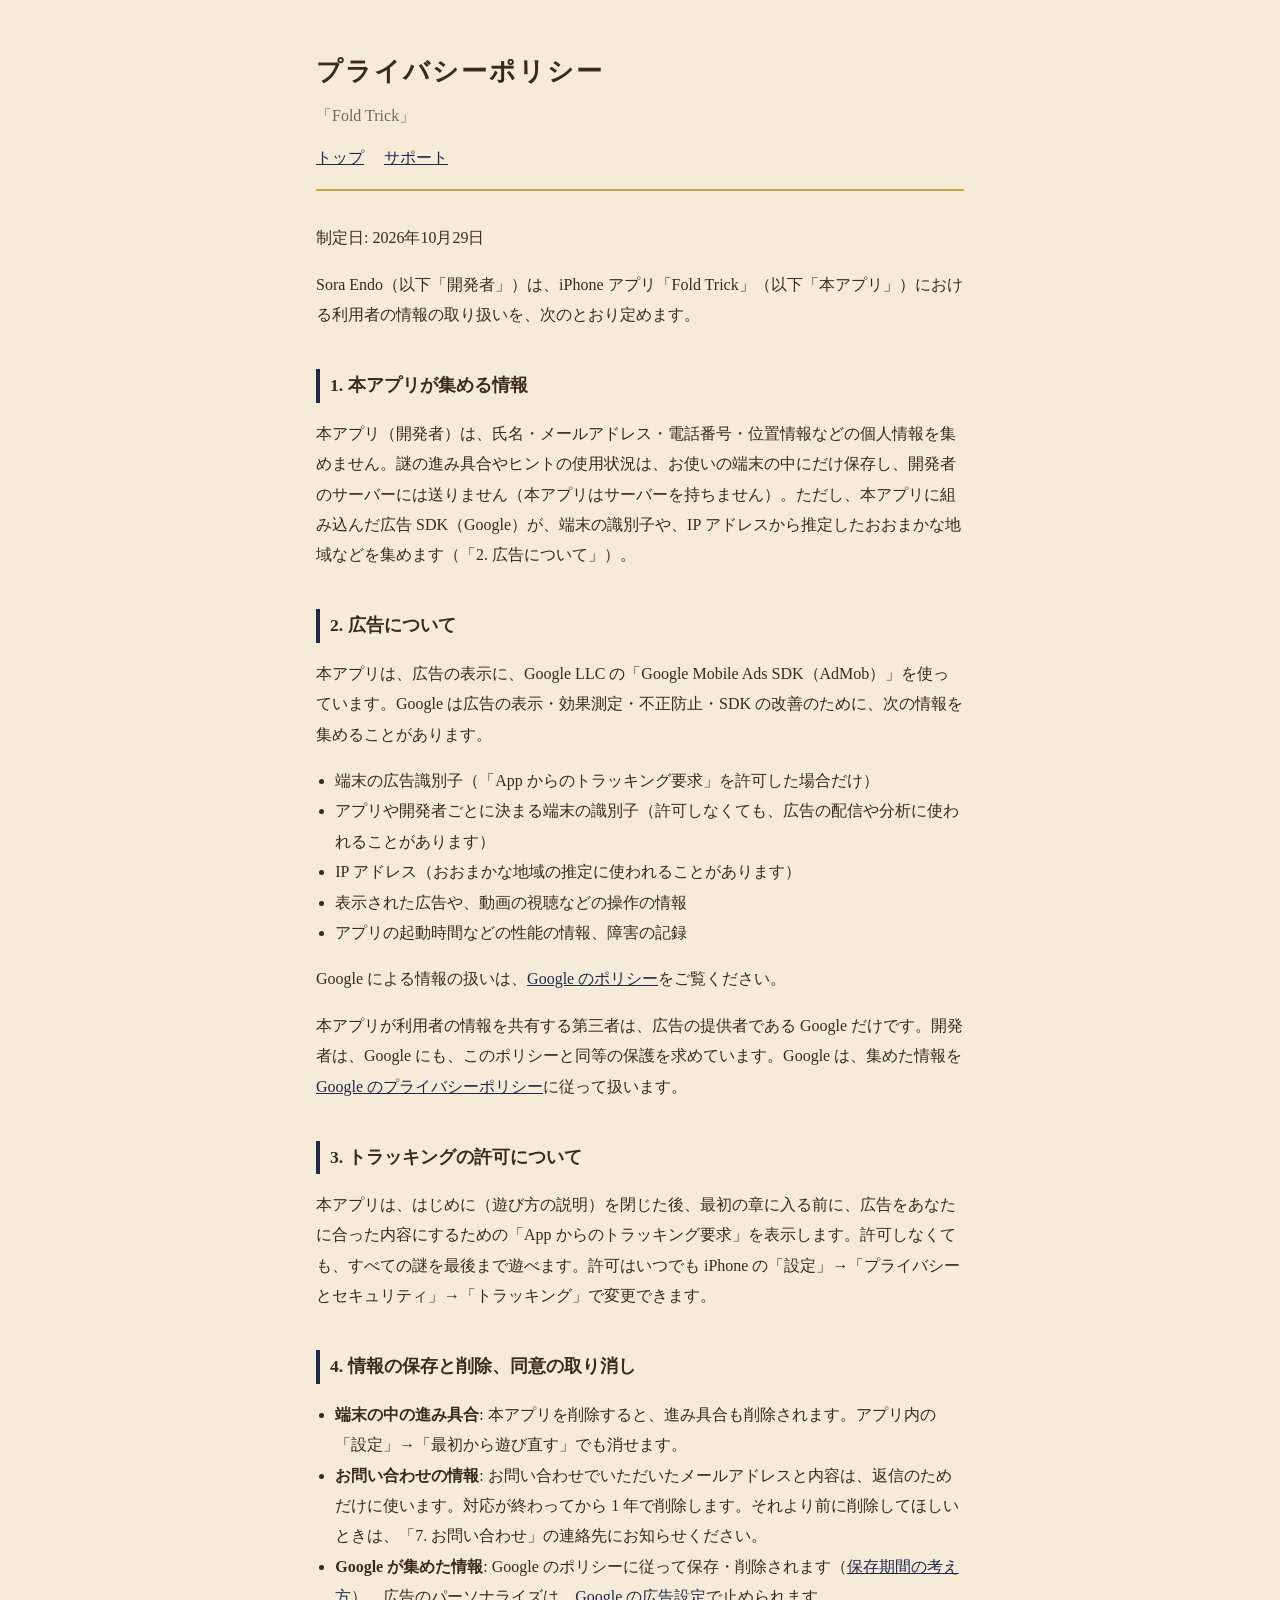
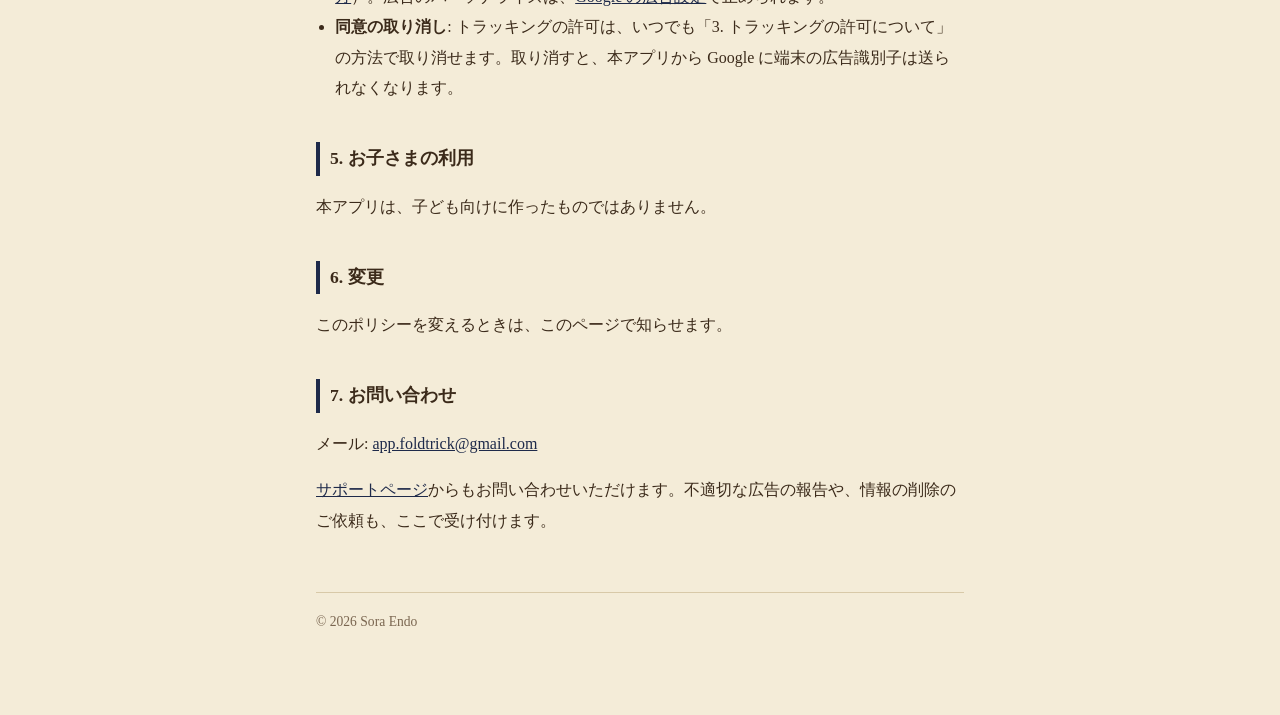
==== privacy.html @ 76c3cb95 "Fold Trick の公開用ページ（サポート・プライバシーポリシー・app-ads.txt）" ====
<!doctype html>
<html lang="ja">
<head>
<meta charset="utf-8">
<meta name="viewport" content="width=device-width, initial-scale=1">
<title>プライバシーポリシー — Fold Trick</title>
<link rel="stylesheet" href="style.css">
</head>
<body>
<main>
  <header>
    <h1>プライバシーポリシー</h1>
    <p class="sub">「Fold Trick」</p>
    <nav>
      <a href="index.html">トップ</a>
      <a href="support.html">サポート</a>
    </nav>
  </header>

  <p>制定日: 2026年10月29日</p>
  <p>Sora Endo（以下「開発者」）は、iPhone アプリ「Fold Trick」（以下「本アプリ」）における利用者の情報の取り扱いを、次のとおり定めます。</p>

  <h2>1. 本アプリが集める情報</h2>
  <p>本アプリ（開発者）は、氏名・メールアドレス・電話番号・位置情報などの個人情報を集めません。謎の進み具合やヒントの使用状況は、お使いの端末の中にだけ保存し、開発者のサーバーには送りません（本アプリはサーバーを持ちません）。ただし、本アプリに組み込んだ広告 SDK（Google）が、端末の識別子や、IP アドレスから推定したおおまかな地域などを集めます（「2. 広告について」）。</p>

  <h2>2. 広告について</h2>
  <p>本アプリは、広告の表示に、Google LLC の「Google Mobile Ads SDK（AdMob）」を使っています。Google は広告の表示・効果測定・不正防止・SDK の改善のために、次の情報を集めることがあります。</p>
  <ul>
    <li>端末の広告識別子（「App からのトラッキング要求」を許可した場合だけ）</li>
    <li>アプリや開発者ごとに決まる端末の識別子（許可しなくても、広告の配信や分析に使われることがあります）</li>
    <li>IP アドレス（おおまかな地域の推定に使われることがあります）</li>
    <li>表示された広告や、動画の視聴などの操作の情報</li>
    <li>アプリの起動時間などの性能の情報、障害の記録</li>
  </ul>
  <p>Google による情報の扱いは、<a href="https://policies.google.com/technologies/partner-sites">Google のポリシー</a>をご覧ください。</p>
  <p>本アプリが利用者の情報を共有する第三者は、広告の提供者である Google だけです。開発者は、Google にも、このポリシーと同等の保護を求めています。Google は、集めた情報を <a href="https://policies.google.com/privacy">Google のプライバシーポリシー</a>に従って扱います。</p>

  <h2>3. トラッキングの許可について</h2>
  <p>本アプリは、はじめに（遊び方の説明）を閉じた後、最初の章に入る前に、広告をあなたに合った内容にするための「App からのトラッキング要求」を表示します。許可しなくても、すべての謎を最後まで遊べます。許可はいつでも iPhone の「設定」→「プライバシーとセキュリティ」→「トラッキング」で変更できます。</p>

  <h2>4. 情報の保存と削除、同意の取り消し</h2>
  <ul>
    <li><strong>端末の中の進み具合</strong>: 本アプリを削除すると、進み具合も削除されます。アプリ内の「設定」→「最初から遊び直す」でも消せます。</li>
    <li><strong>お問い合わせの情報</strong>: お問い合わせでいただいたメールアドレスと内容は、返信のためだけに使います。対応が終わってから 1 年で削除します。それより前に削除してほしいときは、「7. お問い合わせ」の連絡先にお知らせください。</li>
    <li><strong>Google が集めた情報</strong>: Google のポリシーに従って保存・削除されます（<a href="https://policies.google.com/technologies/retention">保存期間の考え方</a>）。広告のパーソナライズは、<a href="https://adssettings.google.com">Google の広告設定</a>で止められます。</li>
    <li><strong>同意の取り消し</strong>: トラッキングの許可は、いつでも「3. トラッキングの許可について」の方法で取り消せます。取り消すと、本アプリから Google に端末の広告識別子は送られなくなります。</li>
  </ul>

  <h2>5. お子さまの利用</h2>
  <p>本アプリは、子ども向けに作ったものではありません。</p>

  <h2>6. 変更</h2>
  <p>このポリシーを変えるときは、このページで知らせます。</p>

  <h2>7. お問い合わせ</h2>
  <p>メール: <a href="mailto:app.foldtrick@gmail.com">app.foldtrick@gmail.com</a></p>
  <p><a href="support.html">サポートページ</a>からもお問い合わせいただけます。不適切な広告の報告や、情報の削除のご依頼も、ここで受け付けます。</p>

  <footer>© 2026 Sora Endo</footer>
</main>
</body>
</html>
---- style.css ----
:root {
  --paper: #f4ecd8;
  --ink: #3b2a1a;
  --muted: #7a6650;
  --rule: #d8c9a8;
  --accent: #1e2a4a;
  --gold: #c8a24a;
}
@media (prefers-color-scheme: dark) {
  :root {
    --paper: #1e1a16;
    --ink: #eadfc8;
    --muted: #b3a284;
    --rule: #4a3f33;
    --accent: #c8a24a;
    --gold: #c8a24a;
  }
}
* { box-sizing: border-box; }
body {
  margin: 0;
  background: var(--paper);
  color: var(--ink);
  font-family: "Hiragino Mincho ProN", "Yu Mincho", "Noto Serif JP", serif;
  line-height: 1.9;
}
main { max-width: 680px; margin: 0 auto; padding: 48px 16px 80px; }
header { border-bottom: 2px solid var(--gold); padding-bottom: 16px; margin-bottom: 32px; }
h1 { font-size: 1.6rem; margin: 0; letter-spacing: 0.08em; }
.sub { color: var(--muted); margin: 4px 0 0; }
h2 { font-size: 1.1rem; margin: 2.2em 0 0.6em; padding-left: 10px; border-left: 4px solid var(--accent); }
a { color: var(--accent); }
ul { padding-left: 1.2em; }
dt { font-weight: bold; margin-top: 1.2em; }
dd { margin: 0.2em 0 0; }
dd p { margin: 0 0 0.4em; }
dd ul { margin: 0 0 0.4em; }
nav { display: flex; gap: 20px; flex-wrap: wrap; margin-top: 12px; }
footer { margin-top: 56px; padding-top: 16px; border-top: 1px solid var(--rule); color: var(--muted); font-size: 0.85rem; }
.placeholder { background: #f6d860; color: #3b2a1a; padding: 0 4px; }
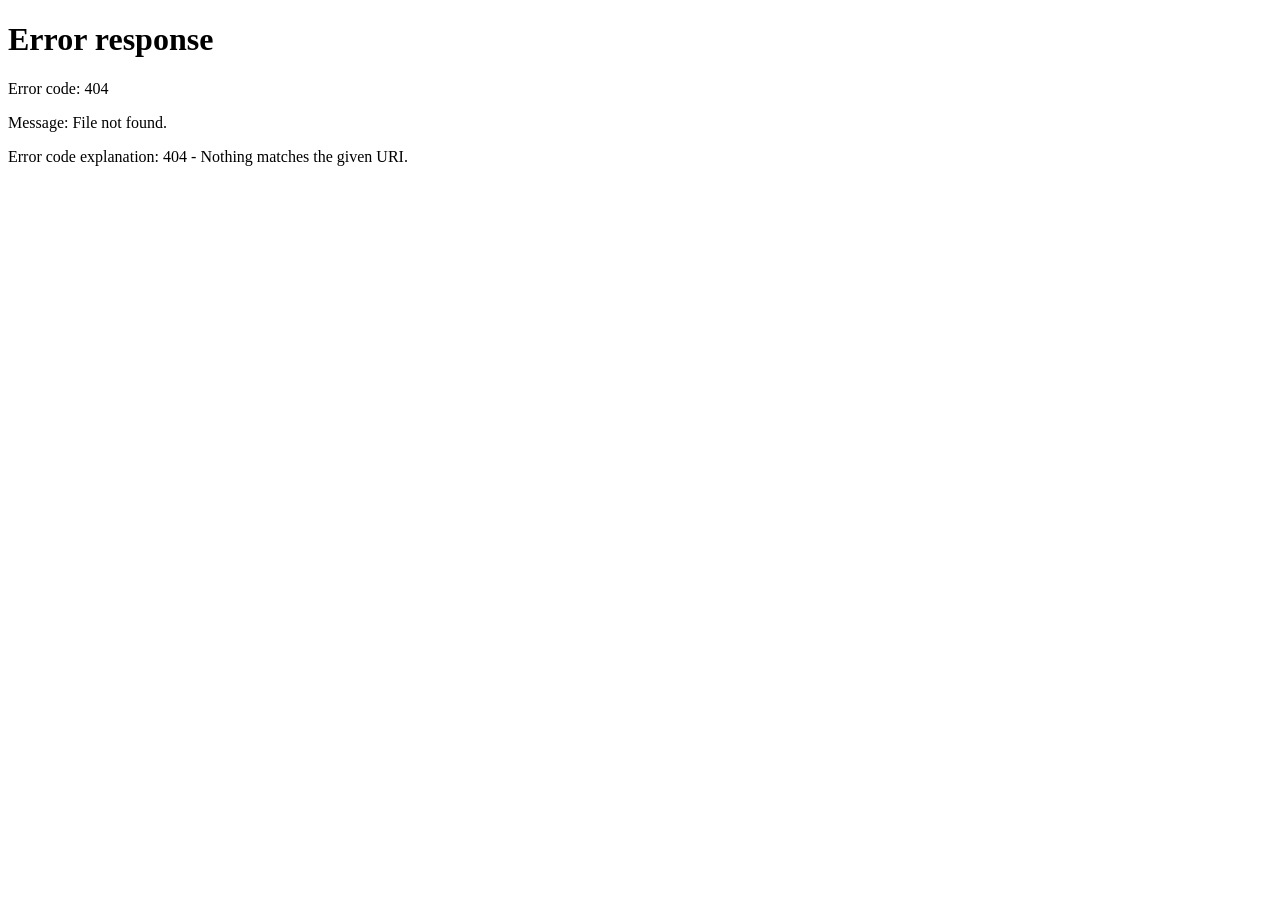
==== commit b3548803: "作り手のアプリ一覧に。Fold Trick のページは /foldtrick/ へ（今の URL は転送）" ====
--- a/privacy.html
+++ b/privacy.html
@@ -3,60 +3,21 @@
 <head>
 <meta charset="utf-8">
 <meta name="viewport" content="width=device-width, initial-scale=1">
-<title>プライバシーポリシー — Fold Trick</title>
-<link rel="stylesheet" href="style.css">
+<title>プライバシーポリシー（移動しました） — Fold Trick</title>
+<!-- このページは /foldtrick/privacy.html へ移りました。App Store とアプリに入れた古い URL のための転送です。消さないでください。 -->
+<link rel="canonical" href="https://sora-endo-0912.github.io/foldtrick/privacy.html">
+<script>location.replace("/foldtrick/privacy.html" + location.search + location.hash);</script>
+<meta http-equiv="refresh" content="0; url=/foldtrick/privacy.html">
+<meta name="description" content="「Fold Trick」のプライバシーポリシーは /foldtrick/privacy.html に移りました。">
+<meta name="color-scheme" content="light dark">
+<link rel="icon" href="/foldtrick/img/icon.svg" type="image/svg+xml">
+<link rel="stylesheet" href="/style.css">
 </head>
 <body>
-<main>
-  <header>
-    <h1>プライバシーポリシー</h1>
-    <p class="sub">「Fold Trick」</p>
-    <nav>
-      <a href="index.html">トップ</a>
-      <a href="support.html">サポート</a>
-    </nav>
-  </header>
-
-  <p>制定日: 2026年10月29日</p>
-  <p>Sora Endo（以下「開発者」）は、iPhone アプリ「Fold Trick」（以下「本アプリ」）における利用者の情報の取り扱いを、次のとおり定めます。</p>
-
-  <h2>1. 本アプリが集める情報</h2>
-  <p>本アプリ（開発者）は、氏名・メールアドレス・電話番号・位置情報などの個人情報を集めません。謎の進み具合やヒントの使用状況は、お使いの端末の中にだけ保存し、開発者のサーバーには送りません（本アプリはサーバーを持ちません）。ただし、本アプリに組み込んだ広告 SDK（Google）が、端末の識別子や、IP アドレスから推定したおおまかな地域などを集めます（「2. 広告について」）。</p>
-
-  <h2>2. 広告について</h2>
-  <p>本アプリは、広告の表示に、Google LLC の「Google Mobile Ads SDK（AdMob）」を使っています。Google は広告の表示・効果測定・不正防止・SDK の改善のために、次の情報を集めることがあります。</p>
-  <ul>
-    <li>端末の広告識別子（「App からのトラッキング要求」を許可した場合だけ）</li>
-    <li>アプリや開発者ごとに決まる端末の識別子（許可しなくても、広告の配信や分析に使われることがあります）</li>
-    <li>IP アドレス（おおまかな地域の推定に使われることがあります）</li>
-    <li>表示された広告や、動画の視聴などの操作の情報</li>
-    <li>アプリの起動時間などの性能の情報、障害の記録</li>
-  </ul>
-  <p>Google による情報の扱いは、<a href="https://policies.google.com/technologies/partner-sites">Google のポリシー</a>をご覧ください。</p>
-  <p>本アプリが利用者の情報を共有する第三者は、広告の提供者である Google だけです。開発者は、Google にも、このポリシーと同等の保護を求めています。Google は、集めた情報を <a href="https://policies.google.com/privacy">Google のプライバシーポリシー</a>に従って扱います。</p>
-
-  <h2>3. トラッキングの許可について</h2>
-  <p>本アプリは、はじめに（遊び方の説明）を閉じた後、最初の章に入る前に、広告をあなたに合った内容にするための「App からのトラッキング要求」を表示します。許可しなくても、すべての謎を最後まで遊べます。許可はいつでも iPhone の「設定」→「プライバシーとセキュリティ」→「トラッキング」で変更できます。</p>
-
-  <h2>4. 情報の保存と削除、同意の取り消し</h2>
-  <ul>
-    <li><strong>端末の中の進み具合</strong>: 本アプリを削除すると、進み具合も削除されます。アプリ内の「設定」→「最初から遊び直す」でも消せます。</li>
-    <li><strong>お問い合わせの情報</strong>: お問い合わせでいただいたメールアドレスと内容は、返信のためだけに使います。対応が終わってから 1 年で削除します。それより前に削除してほしいときは、「7. お問い合わせ」の連絡先にお知らせください。</li>
-    <li><strong>Google が集めた情報</strong>: Google のポリシーに従って保存・削除されます（<a href="https://policies.google.com/technologies/retention">保存期間の考え方</a>）。広告のパーソナライズは、<a href="https://adssettings.google.com">Google の広告設定</a>で止められます。</li>
-    <li><strong>同意の取り消し</strong>: トラッキングの許可は、いつでも「3. トラッキングの許可について」の方法で取り消せます。取り消すと、本アプリから Google に端末の広告識別子は送られなくなります。</li>
-  </ul>
-
-  <h2>5. お子さまの利用</h2>
-  <p>本アプリは、子ども向けに作ったものではありません。</p>
-
-  <h2>6. 変更</h2>
-  <p>このポリシーを変えるときは、このページで知らせます。</p>
-
-  <h2>7. お問い合わせ</h2>
-  <p>メール: <a href="mailto:app.foldtrick@gmail.com">app.foldtrick@gmail.com</a></p>
-  <p><a href="support.html">サポートページ</a>からもお問い合わせいただけます。不適切な広告の報告や、情報の削除のご依頼も、ここで受け付けます。</p>
-
-  <footer>© 2026 Sora Endo</footer>
+<main class="wrap moved">
+  <h1>このページは移動しました</h1>
+  <p>「Fold Trick」のプライバシーポリシーは、<span class="nb">新しいページにあります。</span></p>
+  <a class="btn" href="/foldtrick/privacy.html"><svg viewBox="0 0 24 24" aria-hidden="true"><path d="M5 12 L18 12 M13 7 L18 12 L13 17" fill="none" stroke="currentColor" stroke-width="2.6" stroke-linecap="round" stroke-linejoin="round"/></svg><span>プライバシーポリシーを開く</span></a>
 </main>
 </body>
 </html>
--- a/style.css
+++ b/style.css
@@ -1,40 +1,199 @@
+/* Sora Endo のアプリ一覧（https://sora-endo-0912.github.io/）
+   色・ふち・影は Fold Trick の方向 2 と同じ値。アプリが増えても、作り手のページはこの 1 組で組む。 */
+
 :root {
-  --paper: #f4ecd8;
-  --ink: #3b2a1a;
-  --muted: #7a6650;
-  --rule: #d8c9a8;
-  --accent: #1e2a4a;
-  --gold: #c8a24a;
+  color-scheme: light dark;
+  --ground: #FFFFFF;
+  --surface: #FFFFFF;
+  --tint: #F4F6FD;
+  --line: #1A2350;
+  --locked-line: #7A84AB;
+  --track: #E3E7F6;
+  --label: #1A2350;
+  --sub: #5A6386;
+  --primary: #3355D6;
+  --primary-pressed: #2443B8;
+  --on-primary: #FFFFFF;
+  --primary-text: #3355D6;
+  --primary-text-hover: #2443B8;
+  --accent: #FFC83D;
+  --on-accent: #1A2350;
+
+  --font-ja: "M PLUS Rounded 1c", "Hiragino Maru Gothic ProN", "Zen Maru Gothic", "BIZ UDPGothic", "Hiragino Sans", "Yu Gothic", Meiryo, sans-serif;
+  --font-en: "Fredoka", "M PLUS Rounded 1c", "Hiragino Maru Gothic ProN", "Arial Rounded MT Bold", sans-serif;
+
+  --border: 3px;
+  --shadow: 0 4px 0 var(--line);
+  --gutter: 16px;
 }
+
 @media (prefers-color-scheme: dark) {
   :root {
-    --paper: #1e1a16;
-    --ink: #eadfc8;
-    --muted: #b3a284;
-    --rule: #4a3f33;
-    --accent: #c8a24a;
-    --gold: #c8a24a;
+    --ground: #0E1226;
+    --surface: #1A2148;
+    --tint: #141A3A;
+    --line: #6670AD;
+    --locked-line: #5B66A0;
+    --track: #2A3160;
+    --label: #F4F6FD;
+    --sub: #A3ABD0;
+    --primary-text: #7D95FF;
+    --primary-text-hover: #A9B9FF;
   }
 }
-* { box-sizing: border-box; }
+
+*, *::before, *::after { box-sizing: border-box; }
+html { -webkit-text-size-adjust: 100%; text-size-adjust: 100%; }
+
 body {
   margin: 0;
-  background: var(--paper);
-  color: var(--ink);
-  font-family: "Hiragino Mincho ProN", "Yu Mincho", "Noto Serif JP", serif;
-  line-height: 1.9;
+  background: var(--ground);
+  color: var(--label);
+  font-family: var(--font-ja);
+  font-weight: 700;
+  font-size: 16px;
+  line-height: 1.8;
+  letter-spacing: 0.04em;
+  overflow-wrap: anywhere;
+  -webkit-font-smoothing: antialiased;
 }
-main { max-width: 680px; margin: 0 auto; padding: 48px 16px 80px; }
-header { border-bottom: 2px solid var(--gold); padding-bottom: 16px; margin-bottom: 32px; }
-h1 { font-size: 1.6rem; margin: 0; letter-spacing: 0.08em; }
-.sub { color: var(--muted); margin: 4px 0 0; }
-h2 { font-size: 1.1rem; margin: 2.2em 0 0.6em; padding-left: 10px; border-left: 4px solid var(--accent); }
-a { color: var(--accent); }
-ul { padding-left: 1.2em; }
-dt { font-weight: bold; margin-top: 1.2em; }
-dd { margin: 0.2em 0 0; }
-dd p { margin: 0 0 0.4em; }
-dd ul { margin: 0 0 0.4em; }
-nav { display: flex; gap: 20px; flex-wrap: wrap; margin-top: 12px; }
-footer { margin-top: 56px; padding-top: 16px; border-top: 1px solid var(--rule); color: var(--muted); font-size: 0.85rem; }
-.placeholder { background: #f6d860; color: #3b2a1a; padding: 0 4px; }
+
+img, svg { display: block; max-width: 100%; }
+p { margin: 0; }
+a { color: var(--primary-text); text-underline-offset: 0.2em; text-decoration-thickness: 2px; }
+a:hover { color: var(--primary-text-hover); }
+:focus-visible { outline: 3px solid var(--primary-text); outline-offset: 3px; border-radius: 6px; }
+.nb { display: inline-block; }
+.vh {
+  position: absolute !important;
+  width: 1px; height: 1px;
+  margin: -1px; padding: 0;
+  overflow: hidden;
+  clip-path: inset(50%);
+  white-space: nowrap;
+  border: 0;
+}
+.en { font-family: var(--font-en); font-weight: 600; letter-spacing: 0.01em; }
+
+.wrap { width: 100%; max-width: 960px; margin: 0 auto; padding: 0 var(--gutter); }
+
+/* 頭（作り手の印と見出し。名前は h1 の 1 か所だけに出す） */
+.intro { padding: 40px 0 8px; }
+.intro__mark { width: 56px; height: 56px; margin-bottom: 18px; }
+.intro h1 {
+  margin: 0;
+  font-size: clamp(28px, 7.4vw, 44px);
+  font-weight: 800;
+  line-height: 1.25;
+  letter-spacing: 0.02em;
+}
+.intro h1 .en { font-weight: 700; letter-spacing: 0; }
+.intro p { margin-top: 10px; color: var(--sub); font-size: 16px; }
+
+/* アプリのカード。1 つのアプリ = <li class="app"> 1 つ（下の HTML のコメントの手順で足す） */
+.apps {
+  margin: 28px 0 0;
+  padding: 0;
+  list-style: none;
+  display: grid;
+  gap: 22px;
+}
+.app {
+  position: relative;
+  display: grid;
+  gap: 16px;
+  padding: 18px 18px 16px;
+  border: var(--border) solid var(--line);
+  border-radius: 28px;
+  background: var(--surface);
+  box-shadow: var(--shadow);
+  transition: transform 0.08s ease, box-shadow 0.08s ease;
+}
+.app:hover { background: var(--tint); }
+.app:has(.app__link:active) { transform: translateY(4px); box-shadow: 0 0 0 var(--line); }
+.app__top { display: flex; align-items: center; gap: 16px; }
+.app__icon {
+  width: 84px;
+  height: 84px;
+  flex-shrink: 0;
+  border-radius: 20px;
+  border: var(--border) solid var(--line);
+  background: var(--accent);
+  overflow: hidden;
+}
+.app__icon img { width: 100%; height: 100%; }
+.app__title { min-width: 0; display: grid; gap: 4px; }
+.app__name { margin: 0; font-family: var(--font-en); font-weight: 700; font-size: 28px; line-height: 1.1; letter-spacing: 0; }
+.app__link { color: var(--label); text-decoration: none; }
+.app__link:hover { color: var(--label); }
+.app__link::after { content: ""; position: absolute; inset: 0; border-radius: 25px; }
+.app__link:focus-visible { outline: none; }
+.app__link:focus-visible::after { outline: 3px solid var(--primary-text); outline-offset: 5px; }
+.app__sub { font-size: 14px; line-height: 1.55; color: var(--sub); }
+.app__tags { display: flex; flex-wrap: wrap; gap: 8px; }
+.app__tags span {
+  display: inline-flex;
+  align-items: center;
+  min-height: 28px;
+  padding: 2px 12px;
+  border-radius: 999px;
+  background: var(--tint);
+  color: var(--sub);
+  font-size: 13px;
+  letter-spacing: 0.04em;
+}
+.app:hover .app__tags span { background: var(--surface); }
+.app__more {
+  position: relative;
+  z-index: 1;
+  display: flex;
+  flex-wrap: wrap;
+  gap: 0 20px;
+  padding-top: 8px;
+  border-top: 2px solid var(--track);
+  font-size: 14px;
+}
+.app__more a { display: inline-flex; align-items: center; min-height: 44px; font-weight: 800; }
+
+.foot {
+  margin-top: 72px;
+  padding: 28px 0 40px;
+  border-top: 2px solid var(--track);
+  color: var(--sub);
+  font-size: 13px;
+}
+.foot .en { font-size: 14px; }
+
+/* 移動のお知らせ（privacy.html・support.html）と、見つからないページ（404.html） */
+.moved { padding-top: 56px; display: grid; gap: 16px; justify-items: start; }
+.moved h1 { margin: 0; font-size: 24px; font-weight: 800; line-height: 1.4; letter-spacing: 0.02em; }
+.btn {
+  display: inline-flex;
+  align-items: center;
+  gap: 10px;
+  min-height: 56px;
+  padding: 10px 22px 10px 18px;
+  border: var(--border) solid var(--line);
+  border-radius: 20px;
+  background: var(--primary);
+  color: var(--on-primary);
+  box-shadow: var(--shadow);
+  font-size: 17px;
+  font-weight: 800;
+  line-height: 1.4;
+  letter-spacing: 0.04em;
+  text-decoration: none;
+}
+.btn:hover { color: var(--on-primary); background: var(--primary-pressed); }
+.btn:active { transform: translateY(4px); box-shadow: 0 0 0 var(--line); }
+.btn svg { width: 20px; height: 20px; flex-shrink: 0; }
+
+@media (min-width: 720px) {
+  :root { --gutter: 32px; }
+  .apps { grid-template-columns: repeat(2, minmax(0, 1fr)); }
+  .intro { padding-top: 64px; }
+}
+
+@media (prefers-reduced-motion: reduce) {
+  *, *::before, *::after { transition: none !important; }
+}
